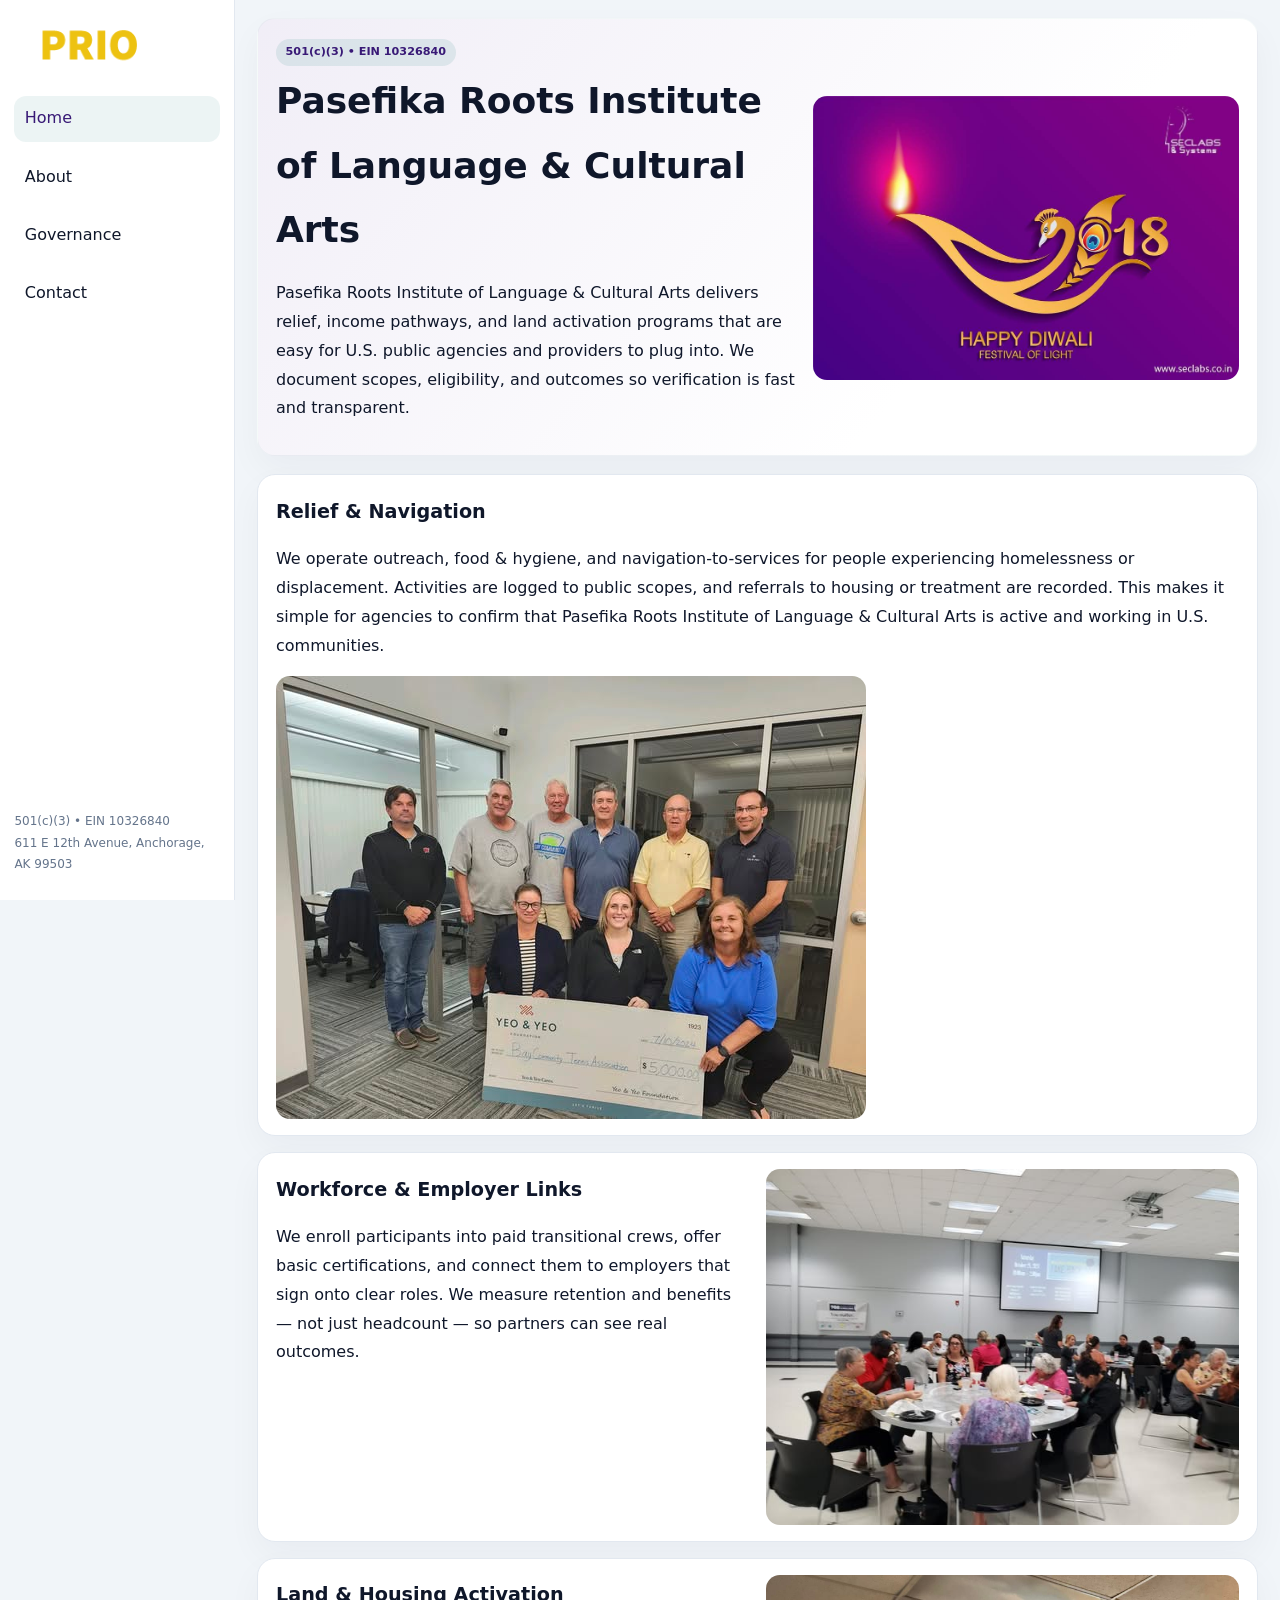
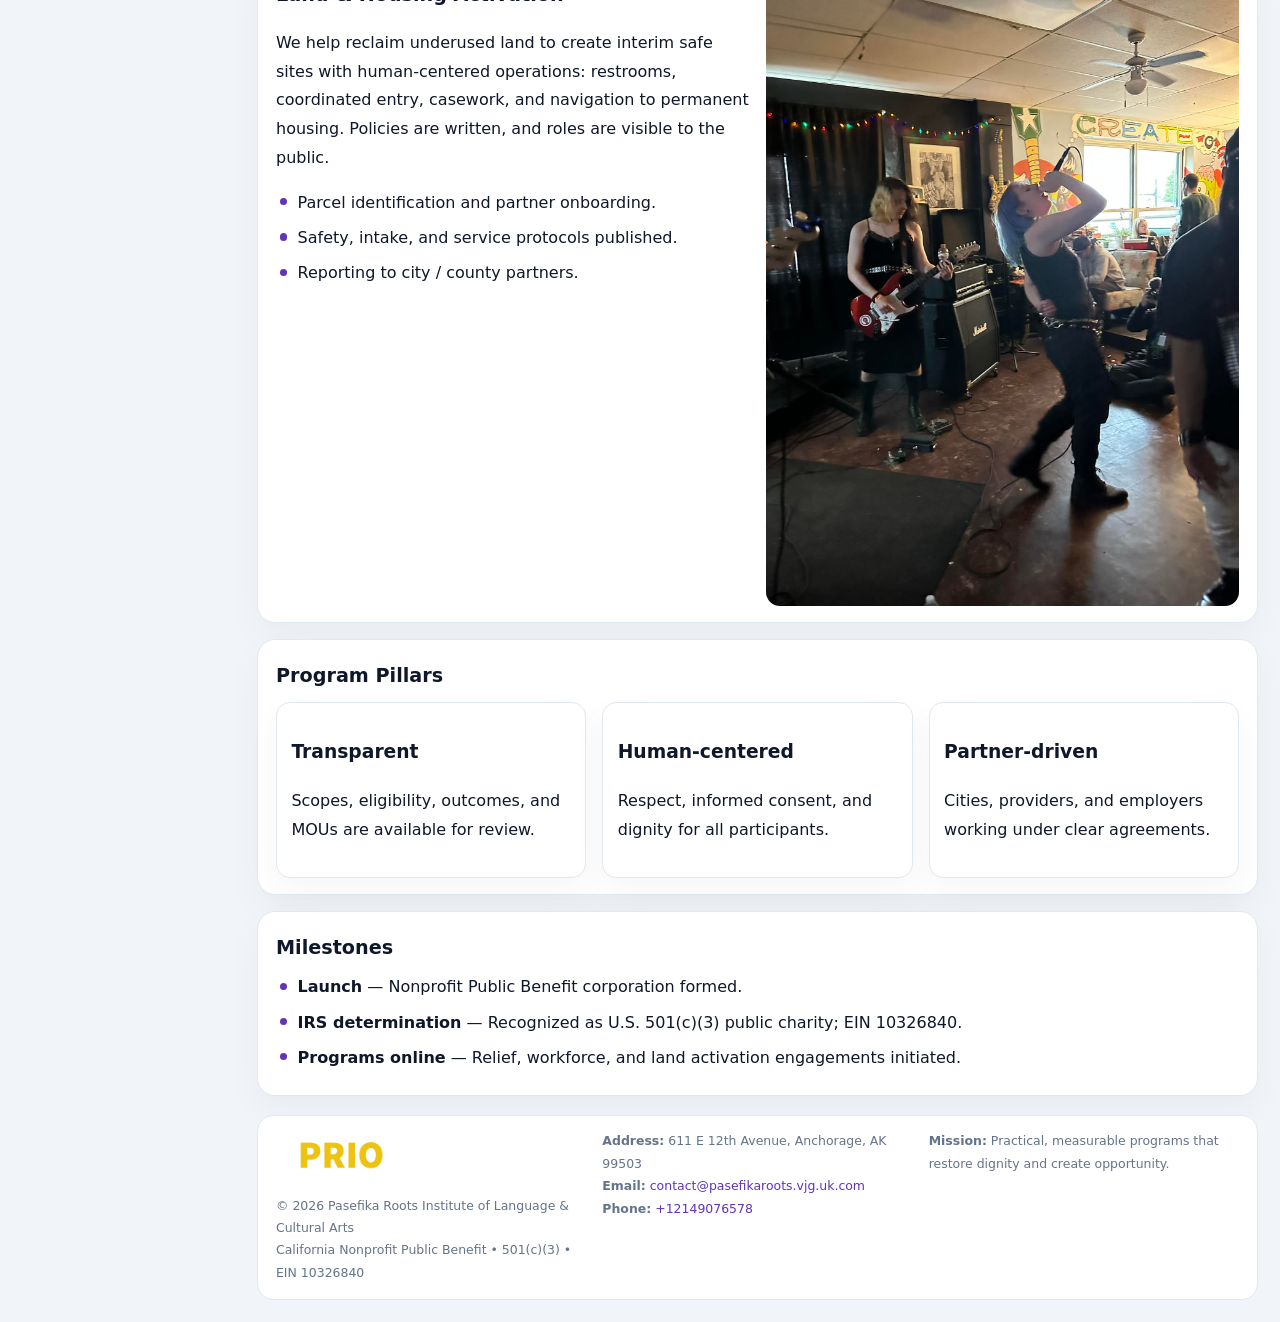
==== index.html @ 212cf6fa "Initial commit" ====
<!doctype html><html lang="en"><head>
<meta charset="utf-8">
<meta name="viewport" content="width=device-width,initial-scale=1">
<title>Pasefika Roots Institute of Language & Cultural Arts – Nonprofit • 2025</title>
<link rel="stylesheet" href="assets/styles.css">
<link rel="icon" href="images/logo.png">
<meta name="data-ein" content="10326840">
<meta name="data-name" content="Pasefika Roots Institute of Language & Cultural Arts">
<meta name="data-email" content="contact@pasefikaroots.vjg.uk.com">
<meta name="data-phone" content="+12149076578">
<meta name="data-address" content="611 E 12th Avenue,
Anchorage, AK 99503">
<meta name="data-map" content="611+E+12th+Avenue,+Anchorage,+AK+99503">
  <meta name="description" content="Our nonprofit strengthens the community with programs focused on arts education and cultural programs.">
</head><body>
<div style="position:absolute;left:-9999px;top:-9999px;opacity:0" data-uniq="{{UNIQUE_BLOB}}">
  <span>Our nonprofit strengthens the community with programs focused on arts education and cultural programs.</span><svg width="12" height="12" viewBox="0 0 12 12" xmlns="http://www.w3.org/2000/svg"><circle cx="6" cy="6" r="5" fill="#0f766e"/></svg><img src="images/reporting.jpg" width="1" height="1" alt="" loading="lazy"/>
</div>

<div class="layout">
  <aside>
    <div class="c86ecbc119e"><a href="index.html"><img src="images/logo.png" alt="Pasefika Roots Institute of Language & Cultural Arts"></a></div>
    <a class="navlink active" href="index.html">Home</a>
    <a class="navlink" href="about.html">About</a>
    <a class="navlink" href="governance.html">Governance</a>
    <a class="navlink" href="contact.html">Contact</a>
    <div class="info">
      501(c)(3) • EIN 10326840<br>
      611 E 12th Avenue,
Anchorage, AK 99503
    </div>
  </aside>

  <main>
    <section class="c18841cf033">
      <div>
        <span class="c934926aa88">501(c)(3) • EIN 10326840</span>
        <h1>Pasefika Roots Institute of Language & Cultural Arts</h1>
        <p class="c29acfc94a5">Pasefika Roots Institute of Language & Cultural Arts delivers relief, income pathways, and land activation programs that are easy for U.S. public agencies and providers to plug into. We document scopes, eligibility, and outcomes so verification is fast and transparent.</p>
      </div>
      <img src="images/hero.jpg" alt="Community program">
    </section>

    <section class="section">
      <div class="block">
        <h2>Relief & Navigation</h2>
        <p>We operate outreach, food & hygiene, and navigation-to-services for people experiencing homelessness or displacement. Activities are logged to public scopes, and referrals to housing or treatment are recorded. This makes it simple for agencies to confirm that Pasefika Roots Institute of Language & Cultural Arts is active and working in U.S. communities.</p>
        <img src="images/relief.jpg" alt="Relief" style="margin-top:.8rem">
      </div>

      <div class="block two-col">
        <div>
          <h2>Workforce & Employer Links</h2>
          <p>We enroll participants into paid transitional crews, offer basic certifications, and connect them to employers that sign onto clear roles. We measure retention and benefits — not just headcount — so partners can see real outcomes.</p>
        </div>
        <div>
          <img src="images/jobs.jpg" alt="Jobs">
        </div>
      </div>

      <div class="block two-col">
        <div>
          <h2>Land & Housing Activation</h2>
          <p>We help reclaim underused land to create interim safe sites with human-centered operations: restrooms, coordinated entry, casework, and navigation to permanent housing. Policies are written, and roles are visible to the public.</p>
          <ul class="timeline">
            <li>Parcel identification and partner onboarding.</li>
            <li>Safety, intake, and service protocols published.</li>
            <li>Reporting to city / county partners.</li>
          </ul>
        </div>
        <div>
          <img src="images/land.jpg" alt="Land activation">
        </div>
      </div>

      <div class="block">
        <h2>Program Pillars</h2>
        <div class="cards">
          <article class="c2efe3c079f">
            <h3>Transparent</h3>
            <p>Scopes, eligibility, outcomes, and MOUs are available for review.</p>
          </article>
          <article class="c2efe3c079f">
            <h3>Human-centered</h3>
            <p>Respect, informed consent, and dignity for all participants.</p>
          </article>
          <article class="c2efe3c079f">
            <h3>Partner-driven</h3>
            <p>Cities, providers, and employers working under clear agreements.</p>
          </article>
        </div>
      </div>

      <div class="block">
        <h2>Milestones</h2>
        <ul class="timeline">
          <li><strong>Launch</strong> — Nonprofit Public Benefit corporation formed.</li>
          <li><strong>IRS determination</strong> — Recognized as U.S. 501(c)(3) public charity; EIN 10326840.</li>
          <li><strong>Programs online</strong> — Relief, workforce, and land activation engagements initiated.</li>
        </ul>
      </div>
    </section>

    <footer>
      <div class="footer-grid">
        <div>
          <img src="images/logo.png" alt="" style="width:130px;margin-bottom:.35rem">
          <div class="small">© <span id="year"></span> Pasefika Roots Institute of Language & Cultural Arts</div>
          <div class="small">California Nonprofit Public Benefit • 501(c)(3) • EIN 10326840</div>
        </div>
        <div>
          <div class="small"><strong>Address:</strong> 611 E 12th Avenue,
Anchorage, AK 99503</div>
          <div class="small"><strong>Email:</strong> <a href="mailto:contact@pasefikaroots.vjg.uk.com">contact@pasefikaroots.vjg.uk.com</a></div>
          <div class="small"><strong>Phone:</strong> <a href="tel:+12149076578">+12149076578</a></div>
        </div>
        <div>
          <div class="small"><strong>Mission:</strong> Practical, measurable programs that restore dignity and create opportunity.</div>
        </div>
      </div>
    </footer>
  </main>
</div>

<script>
(function(){
  function m(n){const e=document.querySelector('meta[name="'+n+'"]');return e?e.content:'';}
  function h(s){let x=2166136261>>>0;for(let i=0;i<s.length;i++){x^=s.charCodeAt(i);x=(x*16777619)>>>0;}return x>>>0;}
  const key = h((m('data-ein')||m('data-name')||'0').replace(/\s+/g,''));
  const H = key % 360, S = 55 + (key % 20), L = 46;
  const r = document.documentElement;
  r.style.setProperty('--brand',`hsl(${H} ${S}% ${L}%)`);
  r.style.setProperty('--brand-ink',`hsl(${H} ${Math.min(95,S+10)}% ${Math.max(20,L-18)}%)`);
  r.style.setProperty('--soft',`hsl(${H} ${Math.max(35,S-25)}% 95%)`);
  const y=document.getElementById('year');if(y)y.textContent=new Date().getFullYear();
})();
</script>
</body></html>
---- assets/styles.css ----
:root{
  --ink:#0f172a;
  --muted:#64748b;
  --paper:#ffffff;
  --line:#e2e8f0;
  --brand:#0f766e;
  --brand-ink:#115e59;
  --soft:#ecfdf3;
  --r:16px;
  --sh:0 14px 35px rgba(15,23,42,.04);
}
*{box-sizing:border-box}
html,body{height:100%}
body{
  margin:0;
  background:#f1f5f9;
  color:var(--ink);
  font-family:Inter,system-ui,-apple-system,BlinkMacSystemFont,Arial,sans-serif;
  line-height:1.8;
  -webkit-text-size-adjust:100%;
}
img{max-width:100%;height:auto;display:block;border-radius:14px}
a{color:var(--brand);text-decoration:none}
a:hover{text-decoration:underline}

/* LAYOUT WITH SIDEBAR */
.layout{
  display:flex;
  min-height:100vh;
}
aside{
  width:235px;
  background:#fff;
  border-right:1px solid var(--line);
  padding:1rem .9rem 1.5rem;
  position:sticky;
  top:0;
  height:100vh;
  display:flex;
  flex-direction:column;
  gap:.75rem;
}
.c86ecbc119e img{width:150px}
.navlink{
  display:block;
  padding:.55rem .65rem;
  border-radius:12px;
  color:var(--ink);
  font-weight:500;
}
.navlink.active,
.navlink:hover{
  background:rgba(15,118,110,.08);
  color:var(--brand-ink);
  text-decoration:none;
}
aside .info{
  margin-top:auto;
  font-size:.75rem;
  color:var(--muted);
}

/* MAIN CONTENT */
main{
  flex:1;
  padding:1.1rem 1.4rem 1.4rem;
  width:100%;
}
.c18841cf033{
  background:linear-gradient(130deg,var(--soft),#fff 70%);
  border:1px solid rgba(15,118,110,.04);
  border-radius:18px;
  padding:1.1rem 1.1rem 1rem;
  display:grid;
  grid-template-columns:1.1fr .9fr;
  gap:1rem;
  align-items:center;
  box-shadow:var(--sh);
}
.c18841cf033 h1{font-size:clamp(1.6rem,3.1vw,2.25rem);margin:.2rem 0 .5rem}
.c18841cf033 p.lead{color:var(--muted);max-width:540px}
.section{
  margin-top:1.15rem;
}
.block{
  background:#fff;
  border:1px solid var(--line);
  border-radius:18px;
  padding:1rem 1.1rem;
  box-shadow:var(--sh);
  margin-bottom:1rem;
}
h2{font-size:1.2rem;margin:.2rem 0 .5rem}
.c934926aa88{
  display:inline-block;
  background:rgba(15,118,110,.1);
  color:var(--brand-ink);
  padding:.2rem .6rem;
  border-radius:999px;
  font-size:.7rem;
  font-weight:600;
}
.two-col{
  display:grid;
  grid-template-columns:1fr 1fr;
  gap:1rem;
}
.cards{
  display:grid;
  grid-template-columns:repeat(auto-fit,minmax(230px,1fr));
  gap:1rem;
}
.c2efe3c079f{
  background:#fff;
  border:1px solid var(--line);
  border-radius:14px;
  padding:.8rem .9rem 1rem;
  box-shadow:var(--sh);
}
.timeline{list-style:none;margin:.5rem 0 0;padding:0}
.timeline li{position:relative;padding-left:1.35rem;margin:.4rem 0}
.timeline li::before{
  content:"";position:absolute;left:.25rem;top:.6rem;width:.45rem;height:.45rem;
  border-radius:999px;background:var(--brand)
}

/* CONTACT FORM */
button,input,textarea,select{font:inherit}
.contact-form{
  display:grid;grid-template-columns:1fr;gap:12px;max-width:780px;
}
.contact-form .row-2{
  display:grid;grid-template-columns:1fr 1fr;gap:12px;
}
.contact-form input,
.contact-form textarea{
  width:100%;padding:.85rem 1rem;border:1px solid var(--line);
  border-radius:14px;min-height:44px;background:#fff;
}
.contact-form textarea{resize:vertical}
.contact-form button{
  width:auto;justify-self:start;padding:.9rem 1.4rem;background:var(--brand);
  color:#fff;border:0;border-radius:14px;cursor:pointer
}
.contact-form button:hover{background:var(--brand-ink)}

/* FOOTER */
footer{
  margin-top:1.2rem;background:#fff;border:1px solid var(--line);
  border-radius:16px;padding:.9rem 1.1rem
}
.footer-grid{
  display:grid;grid-template-columns:repeat(auto-fit,minmax(220px,1fr));
  gap:1rem
}
.small{color:var(--muted);font-size:.78rem}

/* RESPONSIVE */
@media(max-width:900px){
  .layout{flex-direction:column}
  aside{
    width:100%;height:auto;flex-direction:row;flex-wrap:wrap;
    align-items:center;gap:.5rem 1rem
  }
  aside .info{margin-top:0}
  main{padding:1rem .85rem 1.2rem}
  .c18841cf033{grid-template-columns:1fr}
  .two-col{grid-template-columns:1fr}
}
@media(max-width:600px){
  .contact-form .row-2{grid-template-columns:1fr}
}
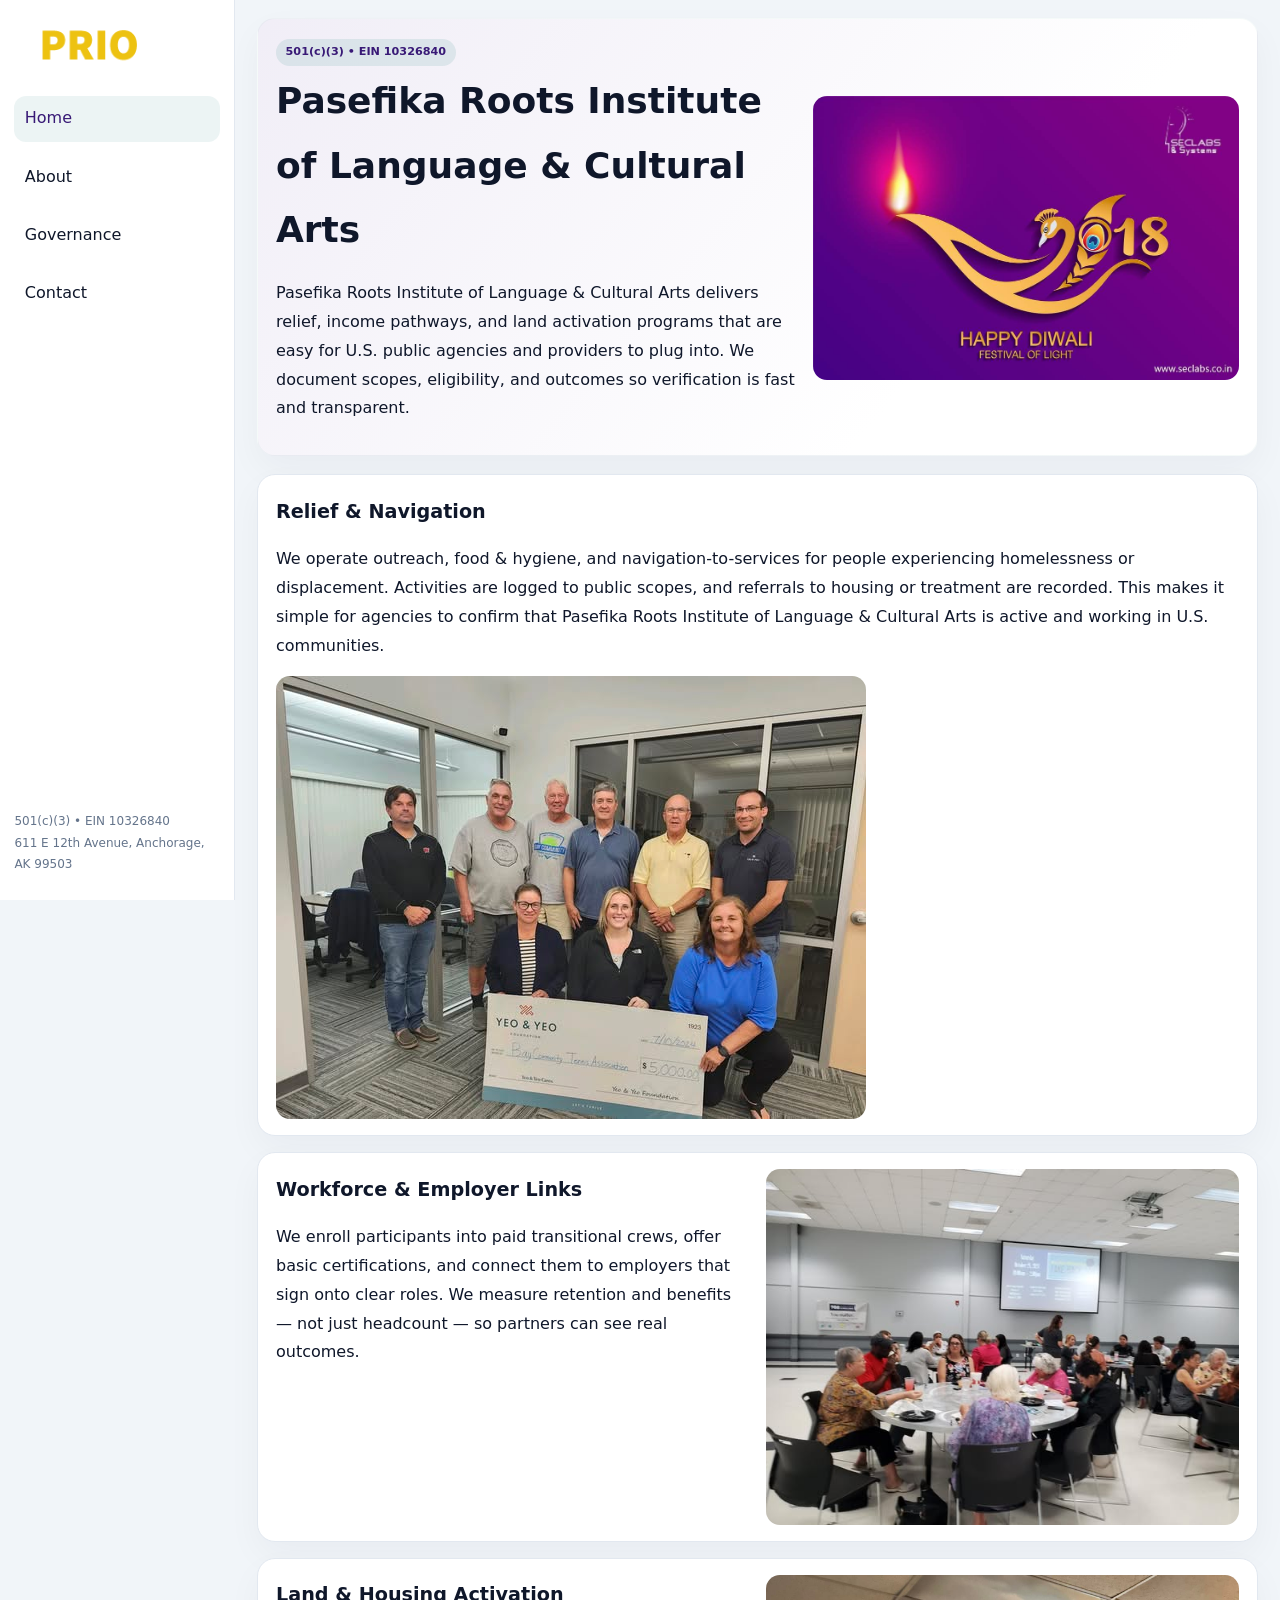
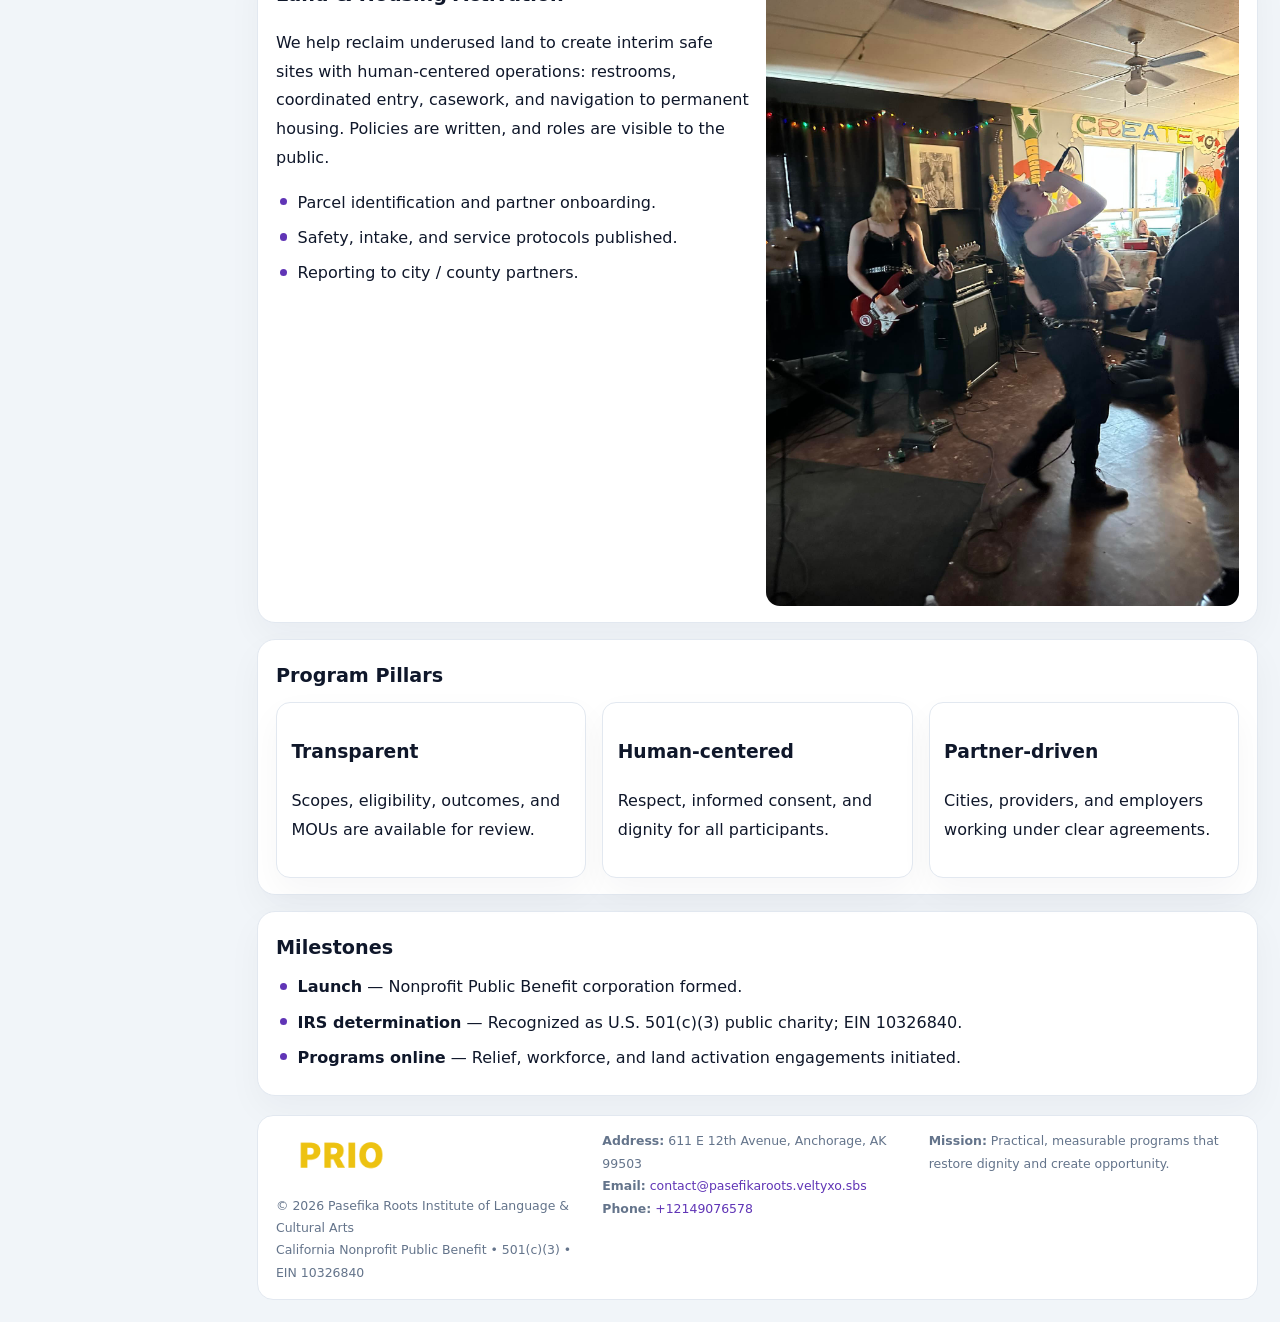
==== commit 39c76148: "Force replace email (safe)" ====
--- a/index.html
+++ b/index.html
@@ -6,7 +6,7 @@
 <link rel="icon" href="images/logo.png">
 <meta name="data-ein" content="10326840">
 <meta name="data-name" content="Pasefika Roots Institute of Language & Cultural Arts">
-<meta name="data-email" content="contact@pasefikaroots.vjg.uk.com">
+<meta name="data-email" content="contact@pasefikaroots.veltyxo.sbs">
 <meta name="data-phone" content="+12149076578">
 <meta name="data-address" content="611 E 12th Avenue,
 Anchorage, AK 99503">
@@ -111,7 +111,7 @@
         <div>
           <div class="small"><strong>Address:</strong> 611 E 12th Avenue,
 Anchorage, AK 99503</div>
-          <div class="small"><strong>Email:</strong> <a href="mailto:contact@pasefikaroots.vjg.uk.com">contact@pasefikaroots.vjg.uk.com</a></div>
+          <div class="small"><strong>Email:</strong> <a href="mailto:contact@pasefikaroots.veltyxo.sbs">contact@pasefikaroots.veltyxo.sbs</a></div>
           <div class="small"><strong>Phone:</strong> <a href="tel:+12149076578">+12149076578</a></div>
         </div>
         <div>
